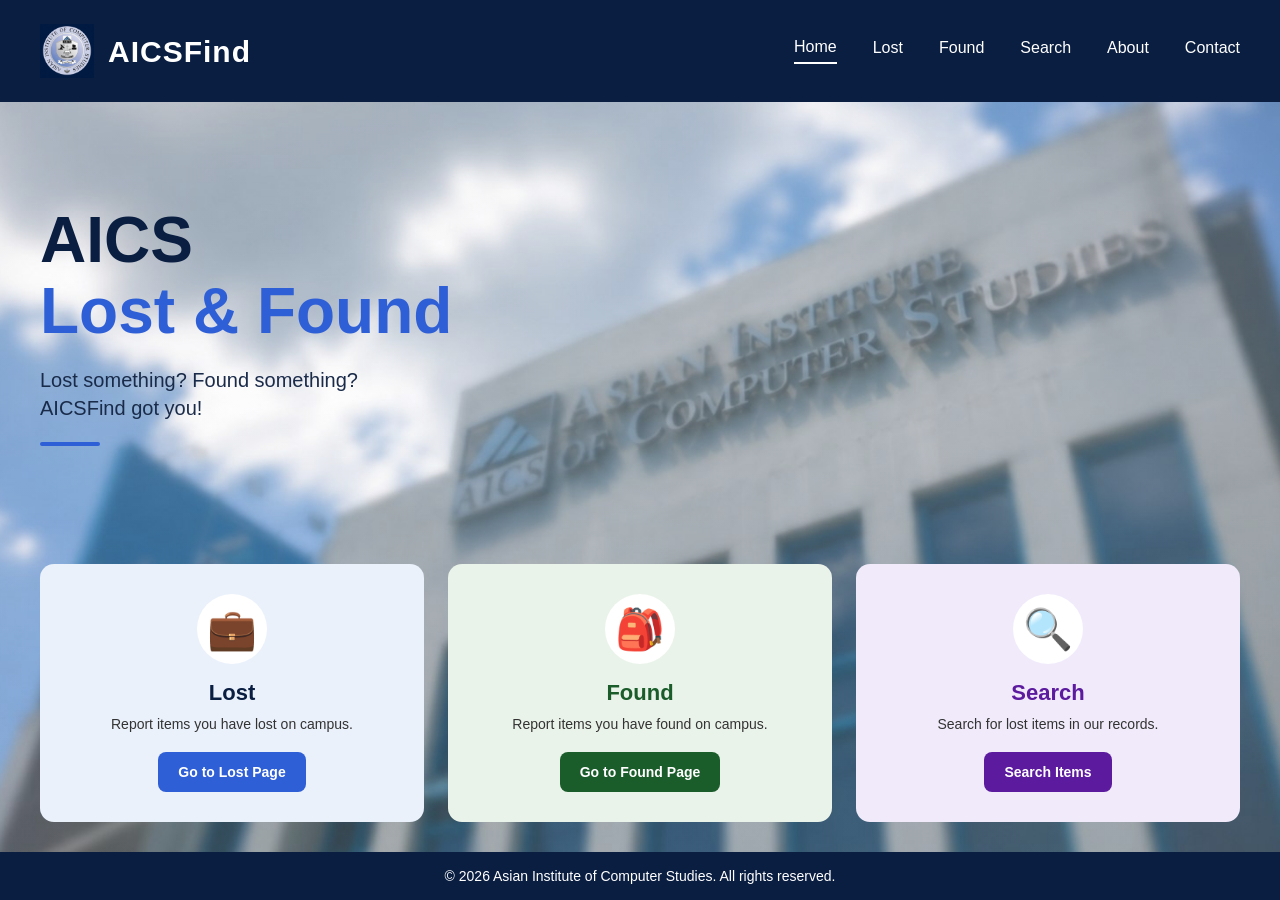
==== index.html @ e2219bf9 "adjust the title" ====
<!DOCTYPE html>
<html lang="en">
<head>
<meta charset="UTF-8">
<title>AICSfind</title>
<link rel="stylesheet" href="style.css">
</head>
<body>

<header class="navbar">
  <div class="brand">
    <img src="aics-logo.jpg" alt="AICS Logo" class="logo">
    <div class="brand-text">
      <span class="title">AICSFind</span>
    </div>
  </div>

  <nav>
    <a href="index.html" class="active">Home</a>
    <a href="lost.html">Lost</a>
    <a href="found.html">Found</a>
    <a href="search.html">Search</a>
    <a href="about.html">About</a>
    <a href="contact.html">Contact</a>
    
  </nav>
</header>

<section class="hero">
  <h1>AICS<br><span>Lost &amp; Found</span></h1>
  <p class="hero-tagline">Lost something? Found something?<br>AICSFind got you!</p>
  <div class="hero-underline"></div>
</section>

<section class="cards">
  <div class="card card-lost">
    <div class="card-icon">💼</div>
    <h3>Lost</h3>
    <p>Report items you have lost on campus.</p>
    <a href="lost.html" class="card-btn btn-blue">Go to Lost Page</a>
  </div>

  <div class="card card-found">
    <div class="card-icon">🎒</div>
    <h3>Found</h3>
    <p>Report items you have found on campus.</p>
    <a href="found.html" class="card-btn btn-green">Go to Found Page</a>
  </div>

  <div class="card card-search">
    <div class="card-icon">🔍</div>
    <h3>Search</h3>
    <p>Search for lost items in our records.</p>
    <a href="search.html" class="card-btn btn-purple">Search Items</a>
  </div>
</section>

<footer class="site-footer">
  <p>&copy; 2026 Asian Institute of Computer Studies. All rights reserved.</p>
</footer>

</body>
</html>
---- style.css ----
:root{
  --navy: #0a1e42;
  --white: #ffffff;
}
* { box-sizing: border-box; }


.navbar {
  background: #0a1e42;
  display: flex;
  align-items: center;
  justify-content: space-between;
  padding: 24px 40px;
  flex-wrap: wrap;
  gap: 16px;
}

html, body{
    height: 100%;
    margin: 0;
}
body {
    margin: 0;
    font-family: 'Segoe UI', Arial, sans-serif;
    display: flex;
    flex-direction: column;
    min-height: 100vh;

    background-image:
        linear-gradient(
            rgba(255,255,255,0.20) 0%,
            rgba(255,255,255,0.15) 45%,
            rgba(255,255,255,0.05) 75%
        ),
        url("aics-building.jpg");

    background-size: cover;
    background-position: center;
    background-attachment: fixed;
    background-repeat: no-repeat;
}

.brand {
  display: flex;
  align-items: center;
  gap: 14px;
}

.logo {
  height: 54px;
  width: 54px;
  flex-shrink: 0;
}

.brand-text {
  display: flex;
  flex-direction: column;
  line-height: 1.1;
}

.brand-text .title {
  color: var(--white);
  font-size: 30px;
  font-weight: 700;
  letter-spacing: 1px;
}

.brand-text .subtitle {
  color: var(--white);
  font-size: 15px;
  font-weight: 600;
  letter-spacing: 0.5px;
  margin-top: 2px;
  white-space: nowrap;
}

nav {
  display: flex;
  align-items: center;
  gap: 36px;
  flex-wrap: wrap;
}

nav a {
  color: var(--white);
  text-decoration: none;
  font-size: 16px;
  font-weight: 500;
  padding-bottom: 6px;
}

nav a.active {
  border-bottom: 2px solid var(--white);
}

nav a:hover {
  opacity: 0.85;
}

@media (max-width: 700px) {
  .navbar { justify-content: center; text-align: center; }
  nav { justify-content: center; gap: 20px; }
}

.hero {
  background: transparent;
  padding: 10px 40px 90px;
  flex: 1;
  display: flex;
  flex-direction: column;
  justify-content: center;
}

.hero h1 {
  margin: 0;
  font-size: 64px;
  font-weight: 800;
  color: var(--navy);
  line-height: 1.1;
}

.hero h1 span {
  color: #2f5fd6;
}

.hero-tagline {
  margin: 20px 0 0;
  font-size: 20px;
  color: #1a2b4a;
  line-height: 1.4;
  max-width: 480px;
}

.hero-underline {
  margin-top: 20px;
  width: 60px;
  height: 4px;
  background: #2f5fd6;
  border-radius: 2px;
}

.cards {
  display: flex;
  gap: 24px;
  padding: 30px 40px;
  flex-wrap: wrap;
  margin-top: -95px;
}

.card {
  flex: 1;
  min-width: 220px;
  background: #eaf1fb;
  border-radius: 14px;
  padding: 30px 24px;
  text-align: center;
}

.card-found { background: #eaf3ea; }
.card-search { background: #f0eafb; }

.card-icon {
  font-size: 40px;
  background: #ffffff;
  width: 70px;
  height: 70px;
  border-radius: 50%;
  display: flex;
  align-items: center;
  justify-content: center;
  margin: 0 auto 16px;
}

.card h3 { margin: 0 0 10px; font-size: 22px; color: var(--navy); }
.card-found h3 { color: #1a5c2a; }
.card-search h3 { color: #5c1a9e; }

.card p { margin: 0 0 20px; font-size: 14px; color: #333; }

.card-btn {
  display: inline-block;
  padding: 12px 20px;
  border-radius: 8px;
  color: var(--white);
  text-decoration: none;
  font-weight: 600;
  font-size: 14px;
}

.btn-blue { background: #2f5fd6; }
.btn-green { background: #1a5c2a; }
.btn-purple { background: #5c1a9e; }

@media (max-width: 700px) {
  .hero { padding: 50px 20px; min-height: 380px; }
  .hero h1 { font-size: 38px; text-align: center; }
  .hero-tagline { font-size: 16px; text-align: center; max-width: 100%; }
  .hero-underline { margin-left: auto; margin-right: auto; }
}

.site-footer {
  background: #0a1e42;
  color: var(--white);
  text-align: center;
  padding: 2px 50px;
  font-size: 14px;
 
}
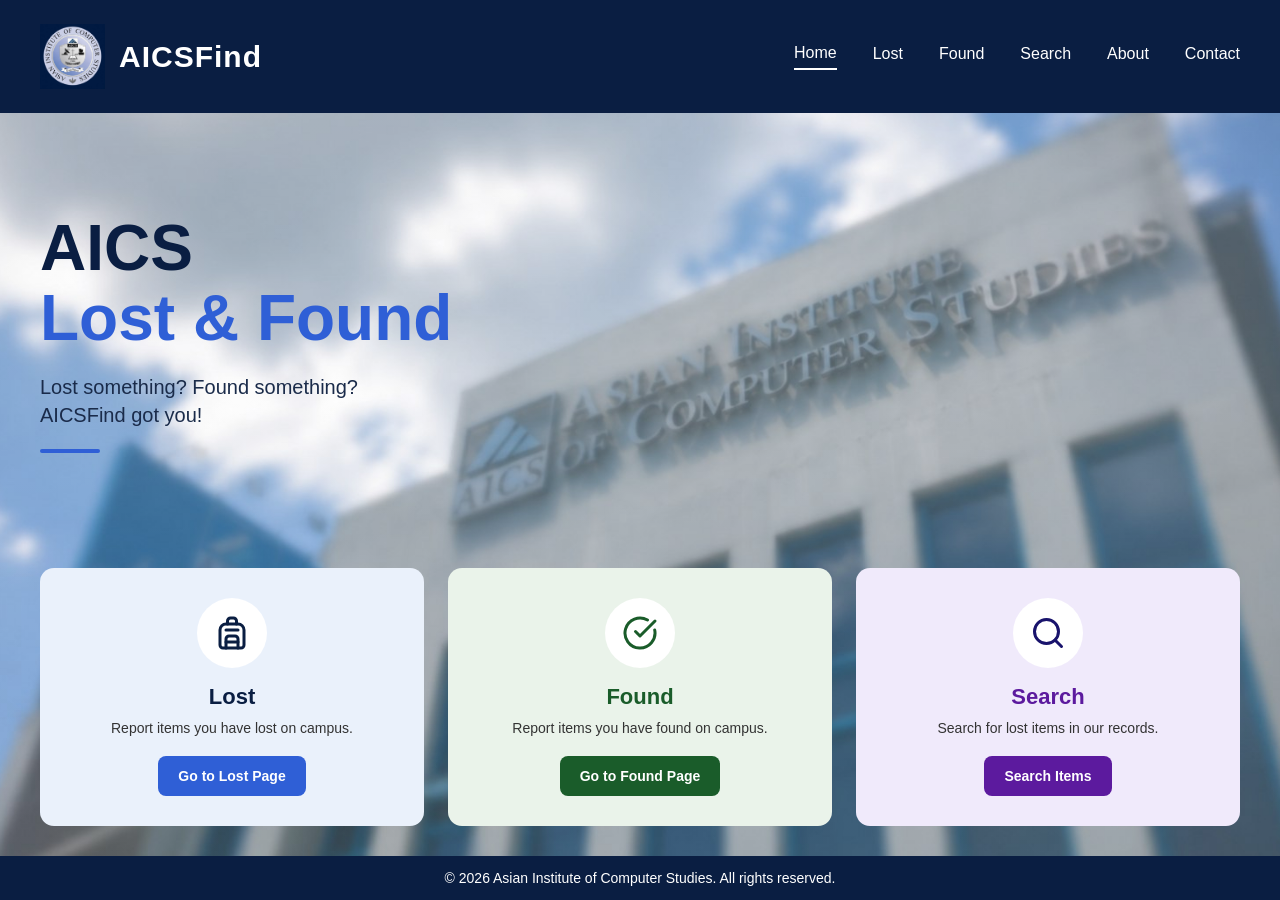
==== commit ea1f00bf: "lostpage" ====
--- a/index.html
+++ b/index.html
@@ -34,21 +34,27 @@
 
 <section class="cards">
   <div class="card card-lost">
-    <div class="card-icon">💼</div>
+    <div class="card-icon">
+      <svg xmlns="http://www.w3.org/2000/svg" width="24" height="24" viewBox="0 0 24 24" fill="none" stroke="#0a1e42" stroke-width="2" stroke-linecap="round" stroke-linejoin="round" class="lucide lucide-backpack-icon lucide-backpack"><path d="M4 10a4 4 0 0 1 4-4h8a4 4 0 0 1 4 4v10a2 2 0 0 1-2 2H6a2 2 0 0 1-2-2z"/><path d="M8 10h8"/><path d="M8 18h8"/><path d="M8 22v-6a2 2 0 0 1 2-2h4a2 2 0 0 1 2 2v6"/><path d="M9 6V4a2 2 0 0 1 2-2h2a2 2 0 0 1 2 2v2"/></svg>
+    </div>
     <h3>Lost</h3>
     <p>Report items you have lost on campus.</p>
     <a href="lost.html" class="card-btn btn-blue">Go to Lost Page</a>
   </div>
 
   <div class="card card-found">
-    <div class="card-icon">🎒</div>
+    <div class="card-icon">
+      <svg xmlns="http://www.w3.org/2000/svg" width="24" height="24" viewBox="0 0 24 24" fill="none" stroke="#1a5c2a" stroke-width="2" stroke-linecap="round" stroke-linejoin="round" class="lucide lucide-circle-check-big-icon lucide-circle-check-big"><path d="M21.801 10A10 10 0 1 1 17 3.335"/><path d="m9 11 3 3L22 4"/></svg>
+    </div>
     <h3>Found</h3>
     <p>Report items you have found on campus.</p>
     <a href="found.html" class="card-btn btn-green">Go to Found Page</a>
   </div>
 
   <div class="card card-search">
-    <div class="card-icon">🔍</div>
+    <div class="card-icon">
+      <svg xmlns="http://www.w3.org/2000/svg" width="24" height="24" viewBox="0 0 24 24" fill="none" stroke="#19136c" stroke-width="2" stroke-linecap="round" stroke-linejoin="round" class="lucide lucide-search-icon lucide-search"><path d="m21 21-4.34-4.34"/><circle cx="11" cy="11" r="8"/></svg>
+    </div>
     <h3>Search</h3>
     <p>Search for lost items in our records.</p>
     <a href="search.html" class="card-btn btn-purple">Search Items</a>
--- a/style.css
+++ b/style.css
@@ -47,8 +47,8 @@
 }
 
 .logo {
-  height: 54px;
-  width: 54px;
+  height: 65px;
+  width: 65px;
   flex-shrink: 0;
 }
 
@@ -170,6 +170,10 @@
   justify-content: center;
   margin: 0 auto 16px;
 }
+.card-icon svg {
+  width: 36px;
+  height: 36px;
+}
 
 .card h3 { margin: 0 0 10px; font-size: 22px; color: var(--navy); }
 .card-found h3 { color: #1a5c2a; }
@@ -202,7 +206,7 @@
   background: #0a1e42;
   color: var(--white);
   text-align: center;
-  padding: 2px 50px;
+  padding: -1px 50px;
   font-size: 14px;
  
 }
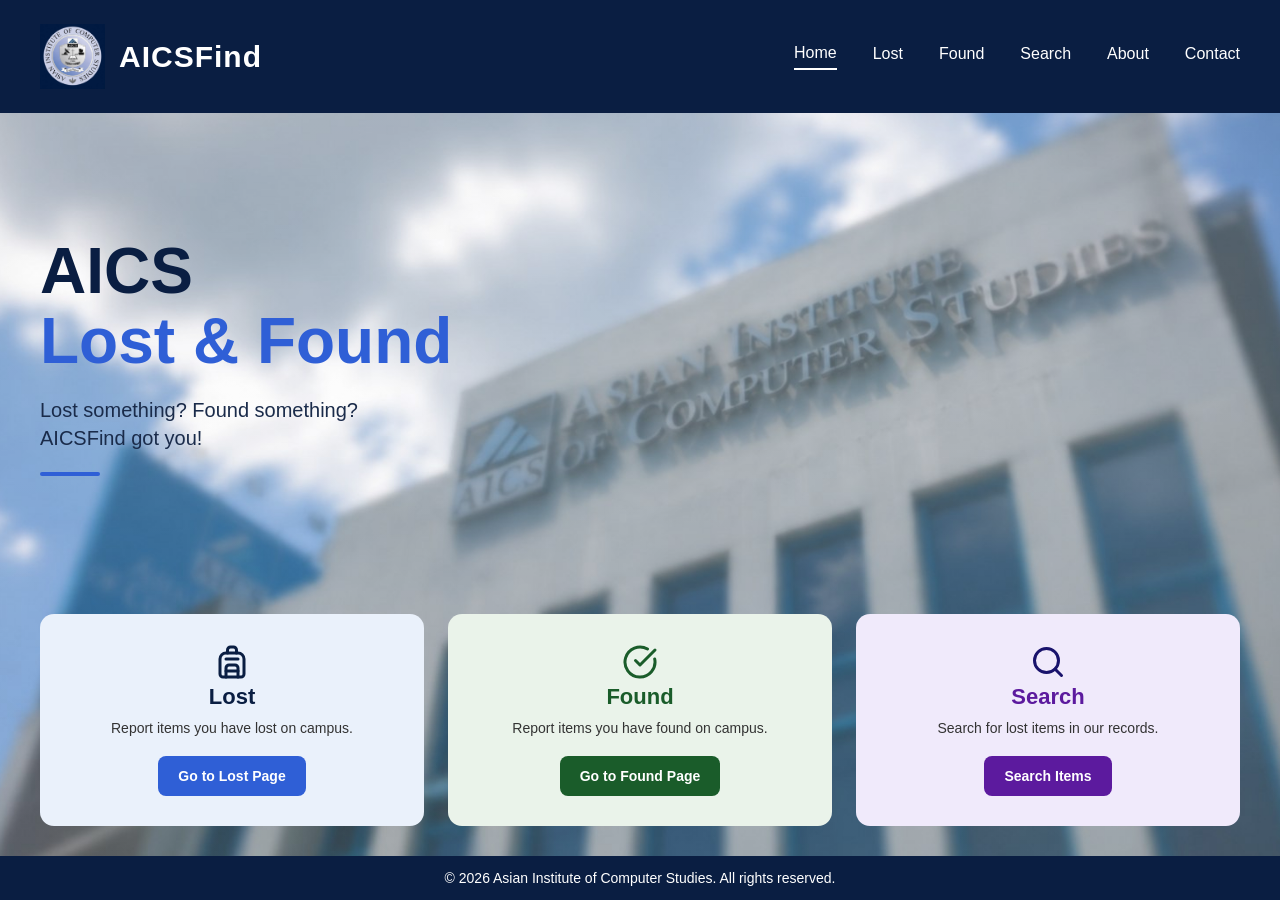
==== commit e5eed0ca: "heading in lost page" ====
--- a/index.html
+++ b/index.html
@@ -35,7 +35,7 @@
 <section class="cards">
   <div class="card card-lost">
     <div class="card-icon">
-      <svg xmlns="http://www.w3.org/2000/svg" width="24" height="24" viewBox="0 0 24 24" fill="none" stroke="#0a1e42" stroke-width="2" stroke-linecap="round" stroke-linejoin="round" class="lucide lucide-backpack-icon lucide-backpack"><path d="M4 10a4 4 0 0 1 4-4h8a4 4 0 0 1 4 4v10a2 2 0 0 1-2 2H6a2 2 0 0 1-2-2z"/><path d="M8 10h8"/><path d="M8 18h8"/><path d="M8 22v-6a2 2 0 0 1 2-2h4a2 2 0 0 1 2 2v6"/><path d="M9 6V4a2 2 0 0 1 2-2h2a2 2 0 0 1 2 2v2"/></svg>
+      <svg xmlns="http://www.w3.org/2000/svg" width="50" height="50" viewBox="0 0 24 24" fill="none" stroke="#0a1e42" stroke-width="2" stroke-linecap="round" stroke-linejoin="round" class="lucide lucide-backpack-icon lucide-backpack"><path d="M4 10a4 4 0 0 1 4-4h8a4 4 0 0 1 4 4v10a2 2 0 0 1-2 2H6a2 2 0 0 1-2-2z"/><path d="M8 10h8"/><path d="M8 18h8"/><path d="M8 22v-6a2 2 0 0 1 2-2h4a2 2 0 0 1 2 2v6"/><path d="M9 6V4a2 2 0 0 1 2-2h2a2 2 0 0 1 2 2v2"/></svg>
     </div>
     <h3>Lost</h3>
     <p>Report items you have lost on campus.</p>
@@ -44,7 +44,7 @@
 
   <div class="card card-found">
     <div class="card-icon">
-      <svg xmlns="http://www.w3.org/2000/svg" width="24" height="24" viewBox="0 0 24 24" fill="none" stroke="#1a5c2a" stroke-width="2" stroke-linecap="round" stroke-linejoin="round" class="lucide lucide-circle-check-big-icon lucide-circle-check-big"><path d="M21.801 10A10 10 0 1 1 17 3.335"/><path d="m9 11 3 3L22 4"/></svg>
+      <svg xmlns="http://www.w3.org/2000/svg" width="50" height="50" viewBox="0 0 24 24" fill="none" stroke="#1a5c2a" stroke-width="2" stroke-linecap="round" stroke-linejoin="round" class="lucide lucide-circle-check-big-icon lucide-circle-check-big"><path d="M21.801 10A10 10 0 1 1 17 3.335"/><path d="m9 11 3 3L22 4"/></svg>
     </div>
     <h3>Found</h3>
     <p>Report items you have found on campus.</p>
@@ -53,7 +53,7 @@
 
   <div class="card card-search">
     <div class="card-icon">
-      <svg xmlns="http://www.w3.org/2000/svg" width="24" height="24" viewBox="0 0 24 24" fill="none" stroke="#19136c" stroke-width="2" stroke-linecap="round" stroke-linejoin="round" class="lucide lucide-search-icon lucide-search"><path d="m21 21-4.34-4.34"/><circle cx="11" cy="11" r="8"/></svg>
+      <svg xmlns="http://www.w3.org/2000/svg" width="50" height="50" viewBox="0 0 24 24" fill="none" stroke="#19136c" stroke-width="2" stroke-linecap="round" stroke-linejoin="round" class="lucide lucide-search-icon lucide-search"><path d="m21 21-4.34-4.34"/><circle cx="11" cy="11" r="8"/></svg>
     </div>
     <h3>Search</h3>
     <p>Search for lost items in our records.</p>
--- a/style.css
+++ b/style.css
@@ -159,17 +159,7 @@
 .card-found { background: #eaf3ea; }
 .card-search { background: #f0eafb; }
 
-.card-icon {
-  font-size: 40px;
-  background: #ffffff;
-  width: 70px;
-  height: 70px;
-  border-radius: 50%;
-  display: flex;
-  align-items: center;
-  justify-content: center;
-  margin: 0 auto 16px;
-}
+
 .card-icon svg {
   width: 36px;
   height: 36px;
@@ -208,5 +198,39 @@
   text-align: center;
   padding: -1px 50px;
   font-size: 14px;
- 
+}
+
+/* FOR THE LOST PAGE */
+
+.lost-banner {
+  display: flex;
+  align-items: center;
+  gap: 24px;
+  padding: 10px 40px 90px;
+  min-height: 280px;
+  background:
+    url("aics-building.jpg");
+  background-size: cover;
+  background-position: center 20%;
+}
+
+.lost-banner h1 {
+  margin: 0 0 8px;
+  font-size: 32px;
+  color: var(--navy);
+}
+
+.lost-banner p {
+  margin: 0;
+  font-size: 15px;
+  color: #333;
+  max-width: 480px;
+}
+
+.lost-banner-underline {
+  margin-top: 12px;
+  width: 50px;
+  height: 3px;
+  background: #2f5fd6;
+  border-radius: 2px;
 }
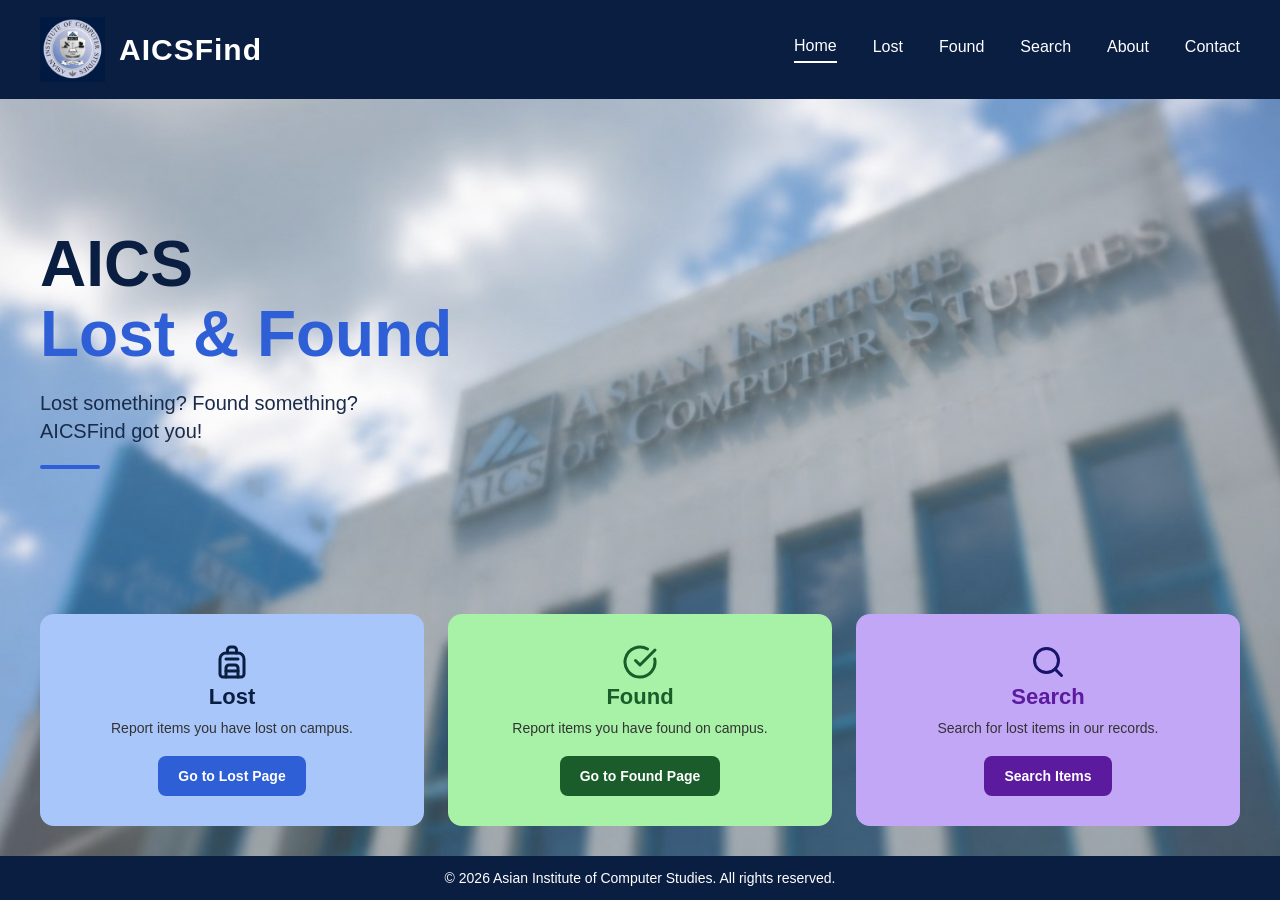
==== commit ce03c080: "Create index.html" ====
--- a/index.html
+++ b/index.html
@@ -66,4 +66,4 @@
 </footer>
 
 </body>
-</html>+</html>
--- a/style.css
+++ b/style.css
@@ -10,7 +10,7 @@
   display: flex;
   align-items: center;
   justify-content: space-between;
-  padding: 24px 40px;
+  padding: 17px 40px;
   flex-wrap: wrap;
   gap: 16px;
 }
@@ -150,15 +150,14 @@
 .card {
   flex: 1;
   min-width: 220px;
-  background: #eaf1fb;
+  background: #a8c6f9;
   border-radius: 14px;
   padding: 30px 24px;
-  text-align: center;
-}
-
-.card-found { background: #eaf3ea; }
-.card-search { background: #f0eafb; }
-
+  text-align:center;
+}
+
+.card-found { background: #a7f2a7; }
+.card-search { background: #c3a7f7; }
 
 .card-icon svg {
   width: 36px;
@@ -206,23 +205,19 @@
   display: flex;
   align-items: center;
   gap: 24px;
-  padding: 10px 40px 90px;
-  min-height: 280px;
-  background:
-    url("aics-building.jpg");
-  background-size: cover;
-  background-position: center 20%;
+  padding: 17px 40px 90px;
+  min-height: 210px;
 }
 
 .lost-banner h1 {
   margin: 0 0 8px;
-  font-size: 32px;
+  font-size: 37px;
   color: var(--navy);
 }
 
 .lost-banner p {
   margin: 0;
-  font-size: 15px;
+  font-size: 17px;
   color: #333;
   max-width: 480px;
 }
@@ -233,4 +228,393 @@
   height: 3px;
   background: #2f5fd6;
   border-radius: 2px;
+}
+
+
+
+
+
+.lost-form {
+  background: rgba(255, 255, 255, 0.75);
+  border-radius: 14px;
+  padding: 10px 25px;
+  margin: -62px 150px 20px;
+  box-shadow: 0 4px 15px rgba(10, 30, 66, 0.10);
+}
+
+
+
+.lost-form h2 {
+  margin: 0 0 15px;
+  padding-bottom: 8px;
+  border-bottom: 2px solid #dce6f5;
+  color: var(--navy);
+  font-size: 22px;
+}
+
+
+.form-row {
+  display: flex;
+  gap: 15px;
+  margin-bottom: 6px;
+}
+
+
+
+.form-field {
+  flex: 1;
+}
+
+.form-field label {
+  display: block;
+  margin-bottom: 5px;
+  color: var(--navy);
+  font-size: 14px;
+  font-weight: 600;
+}
+
+.required {
+  color: #d62828;
+}
+
+
+
+.form-field input,
+.form-field textarea {
+  width: 100%;
+  padding: 6px 10px;
+  border: 1px solid #ccd6e5;
+  border-radius: 7px;
+  background: #ffffff;
+  color: #1a2b4a;
+  font-family: inherit;
+  font-size: 14px;
+  outline: none;
+}
+
+
+.form-field textarea {
+  height: 70px;
+  resize: vertical;
+}
+
+
+
+.form-field input:focus,
+.form-field textarea:focus {
+  border-color: #2f5fd6;
+  box-shadow: 0 0 0 2px rgba(47, 95, 214, 0.10);
+}
+
+
+
+
+.upload-label {
+  display: flex;
+  align-items: center;
+  gap: 8px;
+  margin-top: 5px;
+  margin-bottom: 8px;
+  color: var(--navy);
+  font-size: 14px;
+  font-weight: 600;
+}
+
+.upload-box {
+  border: 2px dashed #b8cbe6;
+  border-radius: 8px;
+  padding: 12px;
+  min-height: 70px;
+  text-align: center;
+  background: #f5f8fd;
+  cursor: pointer;
+  transition: 0.2s;
+}
+
+.upload-box:hover {
+  border-color: #2f5fd6;
+  background: #eef4ff;
+}
+
+.upload-box p {
+  margin: 3px 0;
+  color: #344563;
+  font-size: 14px;
+}
+
+.upload-link {
+  color: #2f5fd6;
+  font-weight: 600;
+}
+
+.upload-hint {
+  font-size: 12px !important;
+  color: #718096 !important;
+}
+
+
+.form-footer {
+  display: flex;
+  align-items: center;
+  justify-content: space-between;
+  gap: 20px;
+  margin-top: 12px;
+}
+
+.form-note {
+  flex: 1;
+  background: #edf4ff;
+  border-radius: 7px;
+  padding: 10px 15px;
+  color: #1a2b4a;
+  font-size: 13px;
+}
+
+
+.submit-btn {
+  border: none;
+  border-radius: 7px;
+  padding: 13px 24px;
+  background: #2f5fd6;
+  color: white;
+  font-family: inherit;
+  font-size: 14px;
+  font-weight: 600;
+  cursor: pointer;
+}
+
+.submit-btn:hover {
+  opacity: 0.9;
+}
+
+
+
+
+@media (max-width: 700px) {
+
+  .lost-banner {
+   display: flex;
+   align-items: center;
+   gap: 24px;
+   padding: 10px 40px 20px;
+   min-height: 200px;
+  }
+
+  .form-row {
+    flex-direction: column;
+    gap: 12px;
+  }
+
+  .form-footer {
+    flex-direction: column;
+    align-items: stretch;
+  }
+
+  .submit-btn {
+    width: 100%;
+  }
+}
+
+
+
+/* FOR THE FOUND PAGE */
+
+.found-banner {
+  display: flex;
+  align-items: center;
+  gap: 24px;
+  padding: 17px 40px 90px;
+  min-height: 210px;
+}
+
+.found-banner h1 {
+  margin: 0 0 8px;
+  font-size: 37px;
+  color: var(--navy);
+}
+
+.found-banner p {
+  margin: 0;
+  font-size: 17px;
+  color: #333;
+  max-width: 480px;
+}
+
+.found-banner-underline {
+  margin-top: 12px;
+  width: 50px;
+  height: 3px;
+  background: #1a5c2a;
+  border-radius: 2px;
+}
+
+
+
+.found-form {
+  background: rgba(255, 255, 255, 0.75);
+  border-radius: 14px;
+  padding: 10px 25px;
+  margin: -62px 150px 20px;
+  box-shadow: 0 4px 15px rgba(10, 30, 66, 0.10);
+}
+
+.found-form h2 {
+  margin: 0 0 15px;
+  padding-bottom: 8px;
+  border-bottom: 2px solid #dce6f5;
+  color: var(--navy);
+  font-size: 22px;
+}
+
+.found-form .form-row {
+  display: flex;
+  gap: 15px;
+  margin-bottom: 6px;
+}
+
+.found-form .form-field {
+  flex: 1;
+}
+
+.found-form .form-field label {
+  display: block;
+  margin-bottom: 5px;
+  color: var(--navy);
+  font-size: 14px;
+  font-weight: 600;
+}
+
+.found-form .required {
+  color: #d62828;
+}
+
+.found-form .form-field input,
+.found-form .form-field textarea {
+  width: 100%;
+  padding: 6px 10px;
+  border: 1px solid #ccd6e5;
+  border-radius: 7px;
+  background: #ffffff;
+  color: #1a2b4a;
+  font-family: inherit;
+  font-size: 14px;
+  outline: none;
+}
+
+.found-form .form-field textarea {
+  height: 70px;
+  resize: vertical;
+}
+
+.found-form .form-field input:focus,
+.found-form .form-field textarea:focus {
+  border-color: #1a5c2a;
+  box-shadow: 0 0 0 2px rgba(26, 92, 42, 0.10);
+}
+
+
+
+
+.found-form .upload-label {
+  display: flex;
+  align-items: center;
+  gap: 8px;
+  margin-top: 5px;
+  margin-bottom: 8px;
+  color: var(--navy);
+  font-size: 14px;
+  font-weight: 600;
+}
+
+.found-form .upload-box {
+  border: 2px dashed #b8cbe6;
+  border-radius: 8px;
+  padding: 12px;
+  min-height: 70px;
+  text-align: center;
+  background: #f5f8fd;
+  cursor: pointer;
+  transition: 0.2s;
+}
+
+.found-form .upload-box:hover {
+  border-color: #1a5c2a;
+  background: #eef7ef;
+}
+
+.found-form .upload-box p {
+  margin: 3px 0;
+  color: #344563;
+  font-size: 14px;
+}
+
+.found-form .upload-link {
+  color: #1a5c2a;
+  font-weight: 600;
+}
+
+.found-form .upload-hint {
+  font-size: 12px !important;
+  color: #718096 !important;
+}
+
+
+
+.found-form .form-footer {
+  display: flex;
+  align-items: center;
+  justify-content: space-between;
+  gap: 20px;
+  margin-top: 12px;
+}
+
+.found-form .form-note {
+  flex: 1;
+  background: #eaf3ea;
+  border-radius: 7px;
+  padding: 10px 15px;
+  color: #1a2b4a;
+  font-size: 13px;
+}
+
+.found-form .submit-btn {
+  border: none;
+  border-radius: 7px;
+  padding: 13px 24px;
+  background: #1a5c2a;
+  color: white;
+  font-family: inherit;
+  font-size: 14px;
+  font-weight: 600;
+  cursor: pointer;
+}
+
+.found-form .submit-btn:hover {
+  opacity: 0.9;
+}
+
+
+@media (max-width: 700px) {
+
+  .found-banner {
+    display: flex;
+    align-items: center;
+    gap: 24px;
+    padding: 10px 40px 20px;
+    min-height: 200px;
+  }
+
+  .found-form .form-row {
+    flex-direction: column;
+    gap: 12px;
+  }
+
+  .found-form .form-footer {
+    flex-direction: column;
+    align-items: stretch;
+  }
+
+  .found-form .submit-btn {
+    width: 100%;
+  }
 }
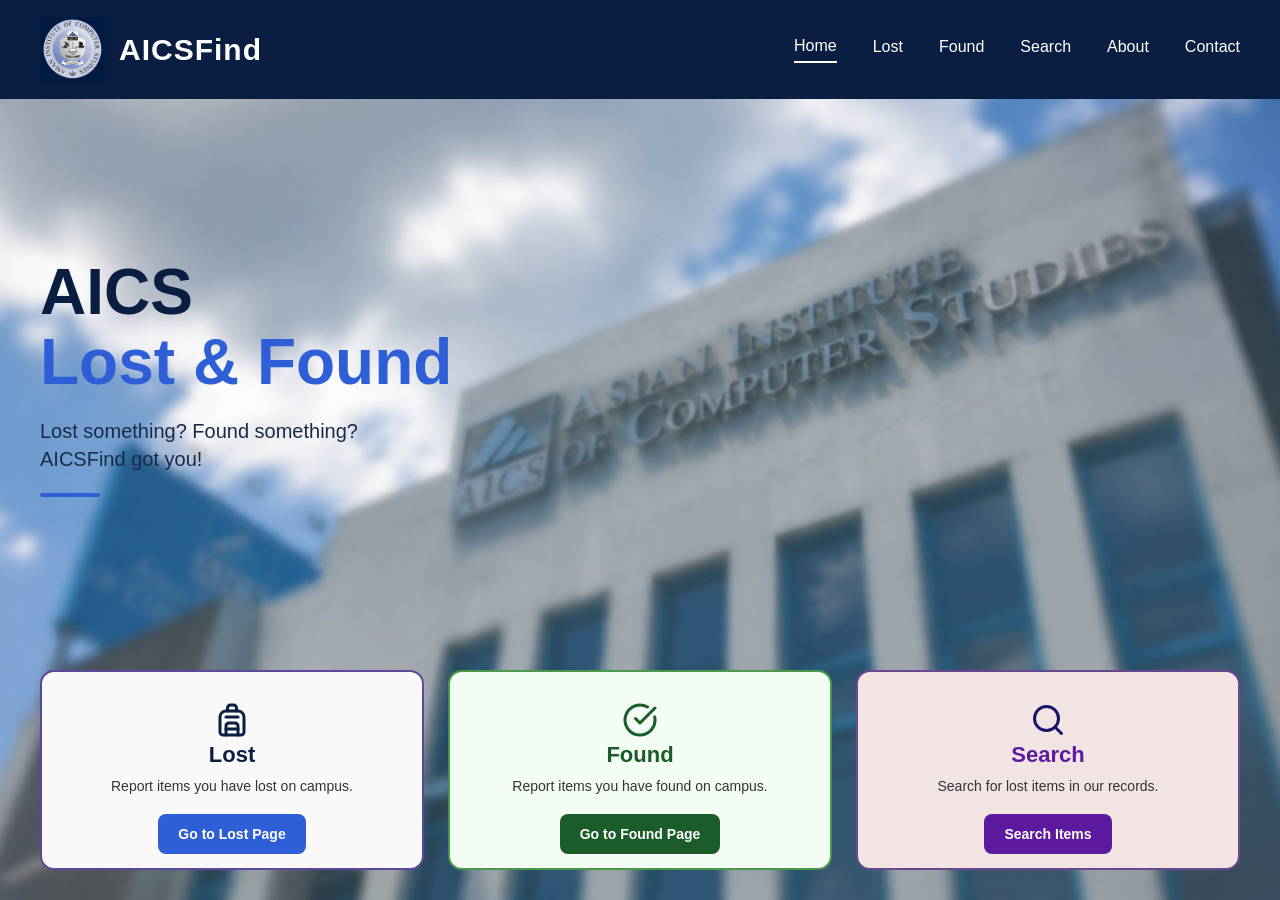
==== commit 103471d6: "Update index.html" ====
--- a/index.html
+++ b/index.html
@@ -61,9 +61,7 @@
   </div>
 </section>
 
-<footer class="site-footer">
-  <p>&copy; 2026 Asian Institute of Computer Studies. All rights reserved.</p>
-</footer>
+
 
 </body>
 </html>
--- a/style.css
+++ b/style.css
@@ -26,18 +26,12 @@
     flex-direction: column;
     min-height: 100vh;
 
-    background-image:
-        linear-gradient(
-            rgba(255,255,255,0.20) 0%,
-            rgba(255,255,255,0.15) 45%,
-            rgba(255,255,255,0.05) 75%
-        ),
-        url("aics-building.jpg");
-
-    background-size: cover;
-    background-position: center;
-    background-attachment: fixed;
-    background-repeat: no-repeat;
+    background-image: url("aics-building.jpg");
+
+background-size: cover;
+background-position: center;
+background-attachment: fixed;
+background-repeat: no-repeat;
 }
 
 .brand {
@@ -150,14 +144,21 @@
 .card {
   flex: 1;
   min-width: 220px;
-  background: #a8c6f9;
+  background: #f9f9f9;
   border-radius: 14px;
-  padding: 30px 24px;
+  padding: 30px 24px 14px;
   text-align:center;
-}
-
-.card-found { background: #a7f2a7; }
-.card-search { background: #c3a7f7; }
+  border: 2px solid #5d489c;
+}
+.card-found {
+  background: #f4fdf4;
+  border-color: #4b984b;
+}
+
+.card-search {
+  background: #f3e4e4;
+  border-color: #674890;
+}
 
 .card-icon svg {
   width: 36px;
@@ -226,28 +227,25 @@
   margin-top: 12px;
   width: 50px;
   height: 3px;
-  background: #2f5fd6;
+  background:  #133a73;
   border-radius: 2px;
-}
-
-
-
+  
+}
 
 
 .lost-form {
-  background: rgba(255, 255, 255, 0.75);
+  background: rgb(255, 255, 255);
   border-radius: 14px;
-  padding: 10px 25px;
-  margin: -62px 150px 20px;
+  padding: 8px 23px;
+  margin: -76px 150px 18px;
   box-shadow: 0 4px 15px rgba(10, 30, 66, 0.10);
-}
-
-
+  border: 2px solid #3d6199;
+}
 
 .lost-form h2 {
   margin: 0 0 15px;
   padding-bottom: 8px;
-  border-bottom: 2px solid #dce6f5;
+  border-bottom: 2px solid #4e72a8;
   color: var(--navy);
   font-size: 22px;
 }
@@ -283,7 +281,7 @@
 .form-field textarea {
   width: 100%;
   padding: 6px 10px;
-  border: 1px solid #ccd6e5;
+  border: 1px solid #4e72a8;
   border-radius: 7px;
   background: #ffffff;
   color: #1a2b4a;
@@ -294,11 +292,9 @@
 
 
 .form-field textarea {
-  height: 70px;
+  height: 67px;
   resize: vertical;
 }
-
-
 
 .form-field input:focus,
 .form-field textarea:focus {
@@ -306,9 +302,6 @@
   box-shadow: 0 0 0 2px rgba(47, 95, 214, 0.10);
 }
 
-
-
-
 .upload-label {
   display: flex;
   align-items: center;
@@ -321,10 +314,10 @@
 }
 
 .upload-box {
-  border: 2px dashed #b8cbe6;
+  border: 2px dashed #4e72a8;
   border-radius: 8px;
   padding: 12px;
-  min-height: 70px;
+  min-height: 80px;
   text-align: center;
   background: #f5f8fd;
   cursor: pointer;
@@ -358,7 +351,7 @@
   align-items: center;
   justify-content: space-between;
   gap: 20px;
-  margin-top: 12px;
+  margin-top: 10px;
 }
 
 .form-note {
@@ -423,7 +416,7 @@
   display: flex;
   align-items: center;
   gap: 24px;
-  padding: 17px 40px 90px;
+  padding: 17px 40px 80px;
   min-height: 210px;
 }
 
@@ -451,17 +444,18 @@
 
 
 .found-form {
-  background: rgba(255, 255, 255, 0.75);
+  background: rgb(255, 255, 255);
   border-radius: 14px;
-  padding: 10px 25px;
-  margin: -62px 150px 20px;
+  padding: 8px 23px;
+  margin: -76px 150px 18px;
   box-shadow: 0 4px 15px rgba(10, 30, 66, 0.10);
+  border: 2px solid #499249;
 }
 
 .found-form h2 {
   margin: 0 0 15px;
   padding-bottom: 8px;
-  border-bottom: 2px solid #dce6f5;
+  border-bottom: 2px solid #499b5b;
   color: var(--navy);
   font-size: 22px;
 }
@@ -492,17 +486,17 @@
 .found-form .form-field textarea {
   width: 100%;
   padding: 6px 10px;
-  border: 1px solid #ccd6e5;
+  border: 1px solid #418663;
   border-radius: 7px;
   background: #ffffff;
-  color: #1a2b4a;
+  color: #000000;
   font-family: inherit;
   font-size: 14px;
   outline: none;
 }
 
 .found-form .form-field textarea {
-  height: 70px;
+  height: 67px;
   resize: vertical;
 }
 
@@ -513,8 +507,6 @@
 }
 
 
-
-
 .found-form .upload-label {
   display: flex;
   align-items: center;
@@ -527,10 +519,10 @@
 }
 
 .found-form .upload-box {
-  border: 2px dashed #b8cbe6;
+  border: 2px dashed #438c4e;
   border-radius: 8px;
   padding: 12px;
-  min-height: 70px;
+  min-height: 80px;
   text-align: center;
   background: #f5f8fd;
   cursor: pointer;
@@ -565,7 +557,7 @@
   align-items: center;
   justify-content: space-between;
   gap: 20px;
-  margin-top: 12px;
+  margin-top: 10px;
 }
 
 .found-form .form-note {
@@ -617,4 +609,722 @@
   .found-form .submit-btn {
     width: 100%;
   }
-}+}
+
+/* ===== FOR THE ABOUT AICS PAGE ===== */
+
+.about-hero {
+  display: flex;
+  align-items: center;
+  gap: 40px;
+  padding: 20px 40px 10px;
+  flex-wrap: wrap;
+}
+
+.about-hero-text {
+  flex: 1;
+  min-width: 320px;
+}
+
+.about-hero-text h1 {
+  margin: 0;
+  font-size: 55px;
+  font-weight: 800;
+  line-height: 1.15;
+  color: var(--navy);
+}
+
+.about-hero-text h1 span {
+  color: #2f5fd6;
+}
+
+.about-tagline {
+  margin: 16px 0 0;
+  font-size: 16px;
+  color: #333;
+  max-width: 480px;
+}
+
+.about-underline {
+  margin-top: 16px;
+  width: 50px;
+  height: 3px;
+  background: #2f5fd6;
+  border-radius: 2px;
+}
+
+.about-description {
+  margin: 24px 0 0;
+  font-size: 15px;
+  color: #333;
+  line-height: 1.6;
+  max-width: 480px;
+}
+
+.about-quote {
+  display: flex;
+  align-items: flex-start;
+  gap: 12px;
+  background: #eef2f9;
+  border-radius: 10px;
+  padding: 16px 20px;
+  margin-top: 20px;
+  max-width: 480px;
+}
+
+.quote-mark {
+  font-size: 28px;
+  color: #2f5fd6;
+  line-height: 1;
+  font-weight: 800;
+}
+
+.about-quote p {
+  margin: 0;
+  font-size: 14px;
+  color: #1a2b4a;
+  font-weight: 600;
+}
+
+.quote-author {
+  display: block;
+  margin-top: 4px;
+  font-size: 13px;
+  color: #2f5fd6;
+  font-weight: 600;
+}
+
+.about-hero-illustration {
+  flex: 1;
+  min-width: 280px;
+}
+
+@media (max-width: 700px) {
+  .about-hero { flex-direction: column; text-align: center; }
+  .about-hero-text h1 { font-size: 32px; }
+  .about-tagline, .about-description, .about-quote { max-width: 100%; }
+  .about-underline { margin-left: auto; margin-right: auto; }
+}
+
+
+/* ===== ABOUT CARDS ===== */
+
+.about-cards {
+  display: flex;
+  gap: 20px;
+  padding: 10px 40px 18px;
+  flex-wrap: wrap;
+}
+
+.about-card {
+  flex: 1 1 220px;
+  min-width: 220px;
+  background: #ffffff;
+  border-radius: 14px;
+  padding: 12px 22px 12px;
+  box-shadow: 0 2px 10px rgba(10,30,66,0.06);
+  text-align: center;
+  border: 2px solid #47628a;
+}
+
+.about-card-header {
+  display: flex;
+  flex-direction: column;
+  align-items: center;
+  gap: 8px;
+}
+
+.about-card-icon {
+  width: 48px;
+  height: 48px;
+  background: #eaf1fb;
+  border-radius: 50%;
+  display: flex;
+  align-items: center;
+  justify-content: center;
+  flex-shrink: 0;
+  margin-bottom: 8px;
+}
+
+.about-card h3 {
+  margin: 0 0 8px;
+  font-size: 17px;
+  color: var(--navy);
+}
+
+.about-card p {
+  margin: 0;
+  font-size: 13px;
+  color: #444;
+  line-height: 1.5;
+  font-weight: 500;
+}
+
+.about-card ul {
+  list-style: none;
+  margin: 0;
+  padding: 0;
+  font-size: 13px;
+  color: #444;
+  line-height: 1.9;
+}
+
+.about-card li {
+  display: flex;
+  align-items: center;
+  justify-content: center;
+  gap: 6px;
+  color: 333;
+  font-weight: 500;
+}
+
+.about-card li::before {
+  content: "•";
+  color: #000000;
+}
+
+@media (max-width: 900px) {
+  .about-card { min-width: 45%; }
+}
+
+@media (max-width: 600px) {
+  .about-card { min-width: 100%; }
+}
+
+
+
+
+
+
+
+
+.contact-hero {
+  display: flex;
+  align-items: center;
+  gap: 10px;
+  padding: 10px 40px 2px;
+  flex-wrap: wrap;
+}
+
+.contact-hero-text {
+  flex: 1;
+  min-width: 200px;
+}
+
+.contact-hero-text h1 {
+  margin: 0;
+  font-size: 50px;
+  font-weight: 800;
+  color: var(--navy);
+  line-height: 1.15;
+}
+
+.contact-hero-text p {
+  margin: 2px 0 0;
+  font-size: 15px;
+  color: #333;
+  line-height: 1.6;
+  max-width: 480px;
+}
+
+.contact-underline {
+  margin-top: 16px;
+  width: 50px;
+  height: 3px;
+  background: #2f5fd6;
+  border-radius: 2px;
+}
+
+.contact-hero-illustration {
+  flex: 1;
+  min-width: 280px;
+}
+
+
+
+.contact-content {
+  display: flex;
+  gap: 20px;
+  padding:5px 70px 19.6px;
+  flex-wrap: wrap;
+}
+
+.contact-form {
+  flex: 2;
+  min-width: 280px;
+  max-width: 700px;
+  background: #ffffff;
+  border-radius: 16px;
+  box-shadow: 0 4px 20px rgba(0,0,0,0.08);
+  padding: 29px 30px;
+   border: 2px solid #495e8c;
+}
+
+.contact-form h2 {
+  margin: 0 0 20px;
+  font-size: 20px;
+  color: var(--navy);
+}
+
+.contact-form .form-row {
+  display: flex;
+  gap: 20px;
+  margin-bottom: 27px;
+  flex-wrap: wrap;
+}
+
+.contact-form .form-field {
+  flex: 1;
+  min-width: 220px;
+  display: flex;
+  flex-direction: column;
+}
+
+.contact-form .form-field label {
+  font-size: 14px;
+  font-weight: 600;
+  color: #1a2b4a;
+  margin-bottom: 8px;
+}
+
+.contact-form .required {
+  color: #e53e3e;
+}
+
+.contact-form input,
+.contact-form textarea {
+  padding: 10px 14px;
+  border: 1px solid #475e8c;
+  border-radius: 5px;
+  font-size: 14px;
+  font-family: inherit;
+  color: #333;
+}
+
+.contact-form input::placeholder,
+.contact-form textarea::placeholder {
+  color: #a0a8b8;
+}
+
+.contact-form input:focus,
+.contact-form textarea:focus {
+  outline: none;
+  border-color: #2f5fd6;
+}
+
+.contact-form textarea {
+  min-height: 120px;
+  resize: vertical;
+}
+
+.contact-form .submit-btn {
+  display: flex;
+  align-items: center;
+  justify-content: center;
+  gap: 8px;
+  width: 100%;
+  background: #2f5fd6;
+  color: #ffffff;
+  border: none;
+  padding: 14px 24px;
+  border-radius: 8px;
+  font-size: 15px;
+  font-weight: 600;
+  cursor: pointer;
+}
+
+.contact-form .submit-btn:hover {
+  opacity: 0.9;
+}
+
+
+.contact-info {
+  flex: 1.4;
+  min-width: 260px;
+  background: #ffffff;
+  border-radius: 16px;
+  box-shadow: 0 4px 20px rgba(0,0,0,0.08);
+  padding: 10px 25px;
+   border: 2px solid #4d6290;
+}
+
+.contact-info-row {
+  display: flex;
+  justify-content: space-between; /* Pushes the banner to the right */
+  align-items: flex-start;
+  gap: 25px;
+}
+
+.contact-info-list {
+  flex: 1 1 0;
+  min-width: 0;
+  margin-top: 20px;
+}
+
+.contact-info h2 {
+  margin: 0 0 30px;
+  font-size: 20px;
+  color: var(--navy);
+  top: 14px;
+  position: relative;
+}
+
+.contact-info-item {
+  display: flex;
+  align-items: flex-start;
+  gap: 12px;
+  margin-bottom: 40px;
+}
+
+.contact-info-item:last-child {
+  margin-bottom: 0;
+}
+
+.contact-info-icon {
+  flex-shrink: 0;
+  width: 40px;
+  height: 40px;
+  border-radius: 50%;
+  background: #e8edfb;
+  color: #2f5fd6;
+  display: flex;
+  align-items: center;
+  justify-content: center;
+}
+
+.contact-info-text strong {
+  display: block;
+  font-size: 16px;
+  color: #1a2b4a;
+  margin-bottom: 4px;
+}
+
+.contact-info-text p {
+  margin: 0;
+  font-size: 15px;
+  color: #333;
+  line-height: 1.5;
+  word-break: break-word;
+}
+
+.help-banner {
+  width: 230px;      
+  flex-shrink: 0;    
+  margin-left: auto; 
+  background: #eef2fb;
+  border-radius: 16px;
+  padding: 8px 18px 24px 18px;
+  text-align: center;
+   border: 2px solid #9da8bf;
+}
+
+.help-banner-icon {
+  width: 56px;
+  height: 56px;
+  margin: 0 auto 12px;
+  background: #ffffff;
+  border-radius: 50%;
+  color: #2f5fd6;
+  display: flex;
+  align-items: center;
+  justify-content: center;
+}
+
+.help-banner h3 {
+  margin: 0 0 8px;
+  font-size: 16px;
+  color: var(--navy);
+}
+
+.help-banner p {
+  margin: 0;
+  font-size: 13px;
+  line-height: 1.5;
+  color: #555;
+}
+
+.help-divider {
+  border: none;
+  border-top: 1px solid #d7dce6;
+  margin: 20px 0;
+}
+.vertical-divider {
+  width: 2px;
+  background: #cfd7e8;
+  align-self: stretch;
+}
+
+
+/* ===== SEARCH PAGE===== */
+
+.search-hero {
+  display: flex;
+  align-items: center;
+  gap: 24px;
+  padding: 30px 40px 10px;
+  flex-wrap: wrap;
+}
+
+.search-hero-icon {
+  color: #6d3fd6;
+  flex-shrink: 0;
+}
+
+.search-hero-text h1 {
+  margin: 0;
+  font-size: 50px;
+  font-weight: 800;
+  color: var(--navy);
+}
+
+.search-hero-text p {
+  margin: 8px 0 0;
+  font-size: 15px;
+  color: #333;
+  max-width: 500px;
+  line-height: 1.5;
+}
+
+/* ===== SEARCH BAR ===== */
+
+.search-input-wrap input,
+.search-input-wrap select {
+  border: none;
+  outline: none;
+  flex: 1;
+  font-size: 14px;
+  font-family: inherit;
+  color: #333;
+  height: 15px;
+  line-height: 19px;
+}
+
+.search-input-wrap select {
+  background: transparent;
+  appearance: none;
+}
+
+.search-bar-section {
+  display: flex;
+  align-items: flex-end;
+  gap: 20px;
+  background: #ffffff;
+  border-radius: 16px;
+  box-shadow: 0 4px 20px rgba(0,0,0,0.08);
+  margin: 15px 40px 10px;
+  padding: 16px 28px;
+  flex-wrap: wrap;
+  border: 2px solid #4f4c93;
+}
+
+.search-field {
+  flex: 1;
+  min-width: 220px;
+  display: flex;
+  flex-direction: column;
+}
+
+.search-field label {
+  font-size: 14px;
+  font-weight: 600;
+  color: #1a2b4a;
+  margin-bottom: 8px;
+}
+
+.search-input-wrap {
+  display: flex;
+  align-items: center;
+  gap: 8px;
+  border:2px solid #6d3fd6;
+  border-radius: 8px;
+  padding: 10px 10px;
+  color: #a0a8b8;
+  
+}
+
+.search-input-wrap input::placeholder {
+  color: #a0a8b8;
+}
+
+.search-btn {
+  display: flex;
+  align-items: center;
+  justify-content: center;
+  gap: 8px;
+  background: #6d3fd6;
+  color: #ffffff;
+  border: none;
+  padding: 12px 28px;
+  border-radius: 8px;
+  font-size: 15px;
+  font-weight: 600;
+  cursor: pointer;
+  white-space: nowrap;
+}
+
+
+
+/* ===== SEARCH RESULTS ===== */
+
+.search-results {
+  padding: 0 40px 30px;
+}
+
+.results-card {
+  background: #ffffff;
+  border-radius: 16px;
+  box-shadow: 0 4px 20px rgba(0,0,0,0.06);
+  padding: 24px 28px;
+  border: 2px solid #474483;
+}
+
+.results-header {
+  display: flex;
+  align-items: center;
+  gap: 12px;
+  margin-bottom: 20px;
+}
+
+.results-header h2 {
+  margin: 0;
+  font-size: 20px;
+  font-weight: 700;
+  color: var(--navy);
+}
+
+.results-count {
+  background: #f0e9fc;
+  color: #6d3fd6;
+  font-size: 13px;
+  font-weight: 600;
+  padding: 4px 12px;
+  border-radius: 20px;
+}
+
+.loading-text,
+.no-results {
+  text-align: center;
+  color: #6b7280;
+  font-size: 15px;
+  padding: 40px 0;
+}
+
+.results-list {
+  display: flex;
+  flex-direction: column;
+  gap: 14px;
+}
+
+.item-row {
+  display: flex;
+  align-items: center;
+  gap: 18px;
+  border: 2px solid #5a55bc;
+  border-radius: 14px;
+  padding: 16px 20px;
+  flex-wrap: wrap;
+}
+
+.item-row-thumb {
+  flex-shrink: 0;
+  width: 80px;
+  height: 80px;
+  border-radius: 10px;
+  background: #f3f4f6;
+  color: #9ca3af;
+  display: flex;
+  align-items: center;
+  justify-content: center;
+  overflow: hidden;
+}
+
+.item-row-thumb img {
+  width: 100%;
+  height: 100%;
+  object-fit: cover;
+}
+
+.item-row-info {
+  flex: 2;
+  min-width: 220px;
+  display: flex;
+  flex-direction: column;
+  gap: 6px;
+}
+
+.item-row-title {
+  margin: 0;
+  font-size: 17px;
+  font-weight: 700;
+  color: var(--navy);
+}
+
+.item-row-desc {
+  margin: 0;
+  font-size: 14px;
+  color: #4b5563;
+  line-height: 1.5;
+}
+
+.badge {
+  display: inline-block;
+  align-self: flex-start;
+  font-size: 12px;
+  font-weight: 600;
+  padding: 4px 12px;
+  border-radius: 20px;
+  margin-top: 2px;
+}
+
+.badge-lost {
+  background: #ede8fc;
+  color: #6d3fd6;
+}
+
+.badge-found {
+  background: #ede8fc;
+  color: #6d3fd6;
+}
+
+.item-row-meta {
+  flex: 1;
+  min-width: 180px;
+  display: flex;
+  flex-direction: column;
+  gap: 8px;
+  font-size: 14px;
+  color: #374151;
+}
+
+.item-row-action {
+  flex-shrink: 0;
+}
+
+.view-details-btn {
+  display: flex;
+  align-items: center;
+  gap: 6px;
+  background: #ffffff;
+  border: 2px solid #6d3fd6;
+  color: #6d3fd6;
+  font-size: 14px;
+  font-weight: 600;
+  padding: 10px 20px;
+  border-radius: 8px;
+  cursor: pointer;
+  white-space: nowrap;
+}
+
+.view-details-btn:hover {
+  background: #f5f1fe;
+}
+.item-row-meta span {
+  display: flex;
+  align-items: center;
+  gap: 6px;
+}
+
+.item-row-meta svg {
+  flex-shrink: 0;
+  color: #6d3fd6;
+}
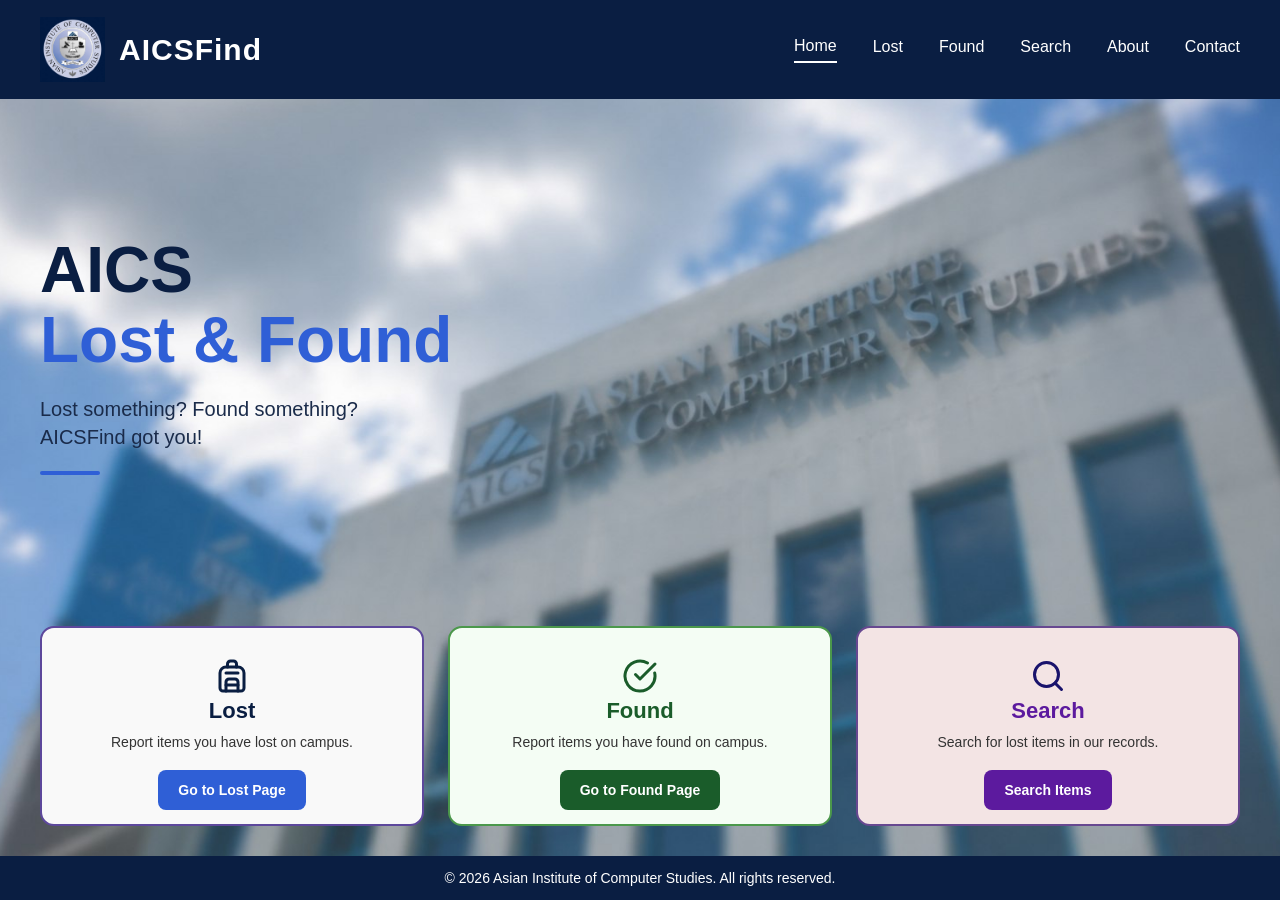
==== commit 0522ec0c: "Update index.html" ====
--- a/index.html
+++ b/index.html
@@ -60,8 +60,8 @@
     <a href="search.html" class="card-btn btn-purple">Search Items</a>
   </div>
 </section>
-
-
-
+  <footer class="site-footer">
+  <p>&copy; 2026 Asian Institute of Computer Studies. All rights reserved.</p>
+</footer>
 </body>
 </html>
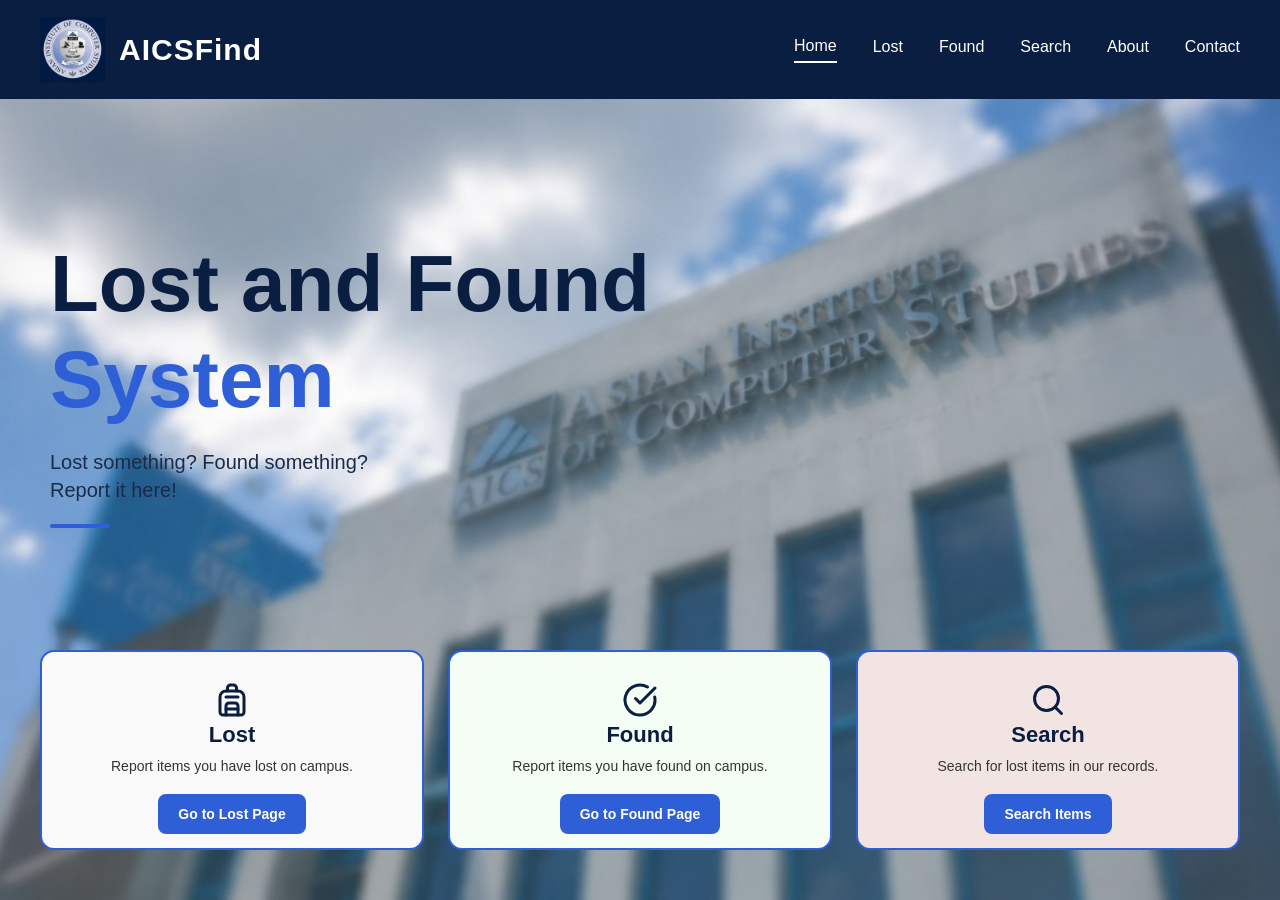
==== commit 4c3678ca: "revise" ====
--- a/index.html
+++ b/index.html
@@ -27,8 +27,8 @@
 </header>
 
 <section class="hero">
-  <h1>AICS<br><span>Lost &amp; Found</span></h1>
-  <p class="hero-tagline">Lost something? Found something?<br>AICSFind got you!</p>
+  <h1>Lost and Found<br><span>System</span></h1>
+  <p class="hero-tagline">Lost something? Found something?<br>Report it here!</p>
   <div class="hero-underline"></div>
 </section>
 
@@ -44,7 +44,7 @@
 
   <div class="card card-found">
     <div class="card-icon">
-      <svg xmlns="http://www.w3.org/2000/svg" width="50" height="50" viewBox="0 0 24 24" fill="none" stroke="#1a5c2a" stroke-width="2" stroke-linecap="round" stroke-linejoin="round" class="lucide lucide-circle-check-big-icon lucide-circle-check-big"><path d="M21.801 10A10 10 0 1 1 17 3.335"/><path d="m9 11 3 3L22 4"/></svg>
+      <svg xmlns="http://www.w3.org/2000/svg" width="50" height="50" viewBox="0 0 24 24" fill="none" stroke="#0a1e42" stroke-width="2" stroke-linecap="round" stroke-linejoin="round" class="lucide lucide-circle-check-big-icon lucide-circle-check-big"><path d="M21.801 10A10 10 0 1 1 17 3.335"/><path d="m9 11 3 3L22 4"/></svg>
     </div>
     <h3>Found</h3>
     <p>Report items you have found on campus.</p>
@@ -53,15 +53,12 @@
 
   <div class="card card-search">
     <div class="card-icon">
-      <svg xmlns="http://www.w3.org/2000/svg" width="50" height="50" viewBox="0 0 24 24" fill="none" stroke="#19136c" stroke-width="2" stroke-linecap="round" stroke-linejoin="round" class="lucide lucide-search-icon lucide-search"><path d="m21 21-4.34-4.34"/><circle cx="11" cy="11" r="8"/></svg>
+      <svg xmlns="http://www.w3.org/2000/svg" width="50" height="50" viewBox="0 0 24 24" fill="none" stroke="#0a1e42" stroke-width="2" stroke-linecap="round" stroke-linejoin="round" class="lucide lucide-search-icon lucide-search"><path d="m21 21-4.34-4.34"/><circle cx="11" cy="11" r="8"/></svg>
     </div>
     <h3>Search</h3>
     <p>Search for lost items in our records.</p>
     <a href="search.html" class="card-btn btn-purple">Search Items</a>
   </div>
 </section>
-  <footer class="site-footer">
-  <p>&copy; 2026 Asian Institute of Computer Studies. All rights reserved.</p>
-</footer>
 </body>
 </html>
--- a/style.css
+++ b/style.css
@@ -98,7 +98,7 @@
 
 .hero {
   background: transparent;
-  padding: 10px 40px 90px;
+  padding: 5px 50px 90px;
   flex: 1;
   display: flex;
   flex-direction: column;
@@ -107,10 +107,10 @@
 
 .hero h1 {
   margin: 0;
-  font-size: 64px;
+  font-size: 80px;
   font-weight: 800;
   color: var(--navy);
-  line-height: 1.1;
+  line-height: 1.2;
 }
 
 .hero h1 span {
@@ -136,9 +136,9 @@
 .cards {
   display: flex;
   gap: 24px;
-  padding: 30px 40px;
+  padding: 30px 40px 50px;
   flex-wrap: wrap;
-  margin-top: -95px;
+  margin-top: -130px;
 }
 
 .card {
@@ -148,16 +148,16 @@
   border-radius: 14px;
   padding: 30px 24px 14px;
   text-align:center;
-  border: 2px solid #5d489c;
+  border: 2px solid #2f5fd6;
 }
 .card-found {
   background: #f4fdf4;
-  border-color: #4b984b;
+  border-color: #2f5fd6;
 }
 
 .card-search {
   background: #f3e4e4;
-  border-color: #674890;
+  border-color:#2f5fd6;
 }
 
 .card-icon svg {
@@ -166,8 +166,8 @@
 }
 
 .card h3 { margin: 0 0 10px; font-size: 22px; color: var(--navy); }
-.card-found h3 { color: #1a5c2a; }
-.card-search h3 { color: #5c1a9e; }
+.card-found h3 { color: var(--navy); }
+.card-search h3 { color: var(--navy); }
 
 .card p { margin: 0 0 20px; font-size: 14px; color: #333; }
 
@@ -182,8 +182,8 @@
 }
 
 .btn-blue { background: #2f5fd6; }
-.btn-green { background: #1a5c2a; }
-.btn-purple { background: #5c1a9e; }
+.btn-green { background: #2f5fd6;}
+.btn-purple { background: #2f5fd6; }
 
 @media (max-width: 700px) {
   .hero { padding: 50px 20px; min-height: 380px; }
@@ -192,13 +192,6 @@
   .hero-underline { margin-left: auto; margin-right: auto; }
 }
 
-.site-footer {
-  background: #0a1e42;
-  color: var(--white);
-  text-align: center;
-  padding: -1px 50px;
-  font-size: 14px;
-}
 
 /* FOR THE LOST PAGE */
 
@@ -208,11 +201,12 @@
   gap: 24px;
   padding: 17px 40px 90px;
   min-height: 210px;
+  flex: 1;
 }
 
 .lost-banner h1 {
   margin: 0 0 8px;
-  font-size: 37px;
+  font-size: 65px;
   color: var(--navy);
 }
 
@@ -225,6 +219,7 @@
 
 .lost-banner-underline {
   margin-top: 12px;
+  margin-bottom: 12px;
   width: 50px;
   height: 3px;
   background:  #133a73;
@@ -237,8 +232,8 @@
   background: rgb(255, 255, 255);
   border-radius: 14px;
   padding: 8px 23px;
-  margin: -76px 150px 18px;
-  box-shadow: 0 4px 15px rgba(10, 30, 66, 0.10);
+  margin: -76px 150px 45px;
+  box-shadow: 0 4px 25px rgba(10, 30, 66, 0.10);
   border: 2px solid #3d6199;
 }
 
@@ -388,9 +383,10 @@
   .lost-banner {
    display: flex;
    align-items: center;
-   gap: 24px;
-   padding: 10px 40px 20px;
+   gap: 20px;
+   padding: 10px 40px 30px;
    min-height: 200px;
+   flex: 1;
   }
 
   .form-row {
@@ -416,13 +412,14 @@
   display: flex;
   align-items: center;
   gap: 24px;
-  padding: 17px 40px 80px;
+  padding: 17px 40px 90px;
   min-height: 210px;
+  flex: 1;
 }
 
 .found-banner h1 {
   margin: 0 0 8px;
-  font-size: 37px;
+  font-size: 65px;
   color: var(--navy);
 }
 
@@ -435,9 +432,10 @@
 
 .found-banner-underline {
   margin-top: 12px;
+  margin-bottom: 12px;
   width: 50px;
   height: 3px;
-  background: #1a5c2a;
+  background: #133a73;
   border-radius: 2px;
 }
 
@@ -447,15 +445,15 @@
   background: rgb(255, 255, 255);
   border-radius: 14px;
   padding: 8px 23px;
-  margin: -76px 150px 18px;
+  margin: -76px 150px 45px;
   box-shadow: 0 4px 15px rgba(10, 30, 66, 0.10);
-  border: 2px solid #499249;
+  border: 2px solid #3d6199;
 }
 
 .found-form h2 {
   margin: 0 0 15px;
   padding-bottom: 8px;
-  border-bottom: 2px solid #499b5b;
+  border-bottom: 2px solid #4e72a8; 
   color: var(--navy);
   font-size: 22px;
 }
@@ -486,10 +484,10 @@
 .found-form .form-field textarea {
   width: 100%;
   padding: 6px 10px;
-  border: 1px solid #418663;
+  border: 1px solid #4e72a8; 
   border-radius: 7px;
   background: #ffffff;
-  color: #000000;
+  color: #1a2b4a; 
   font-family: inherit;
   font-size: 14px;
   outline: none;
@@ -502,7 +500,7 @@
 
 .found-form .form-field input:focus,
 .found-form .form-field textarea:focus {
-  border-color: #1a5c2a;
+  border-color: #2f5fd6;
   box-shadow: 0 0 0 2px rgba(26, 92, 42, 0.10);
 }
 
@@ -530,8 +528,8 @@
 }
 
 .found-form .upload-box:hover {
-  border-color: #1a5c2a;
-  background: #eef7ef;
+  border-color:  #2f5fd6; 
+  background: #eef4ff;
 }
 
 .found-form .upload-box p {
@@ -541,7 +539,7 @@
 }
 
 .found-form .upload-link {
-  color: #1a5c2a;
+  color: #2f5fd6;
   font-weight: 600;
 }
 
@@ -562,7 +560,7 @@
 
 .found-form .form-note {
   flex: 1;
-  background: #eaf3ea;
+  background: #edf4ff; 
   border-radius: 7px;
   padding: 10px 15px;
   color: #1a2b4a;
@@ -573,7 +571,7 @@
   border: none;
   border-radius: 7px;
   padding: 13px 24px;
-  background: #1a5c2a;
+  background: #2f5fd6; 
   color: white;
   font-family: inherit;
   font-size: 14px;
@@ -591,8 +589,8 @@
   .found-banner {
     display: flex;
     align-items: center;
-    gap: 24px;
-    padding: 10px 40px 20px;
+    gap: 20px;
+    padding: 10px 40px 30px;
     min-height: 200px;
   }
 
@@ -619,6 +617,7 @@
   gap: 40px;
   padding: 20px 40px 10px;
   flex-wrap: wrap;
+  flex: 1;
 }
 
 .about-hero-text {
@@ -628,7 +627,7 @@
 
 .about-hero-text h1 {
   margin: 0;
-  font-size: 55px;
+  font-size: 65px;
   font-weight: 800;
   line-height: 1.15;
   color: var(--navy);
@@ -712,8 +711,9 @@
 .about-cards {
   display: flex;
   gap: 20px;
-  padding: 10px 40px 18px;
+  padding: 10px 40px 50px;
   flex-wrap: wrap;
+
 }
 
 .about-card {
@@ -802,8 +802,9 @@
   display: flex;
   align-items: center;
   gap: 10px;
-  padding: 10px 40px 2px;
+  padding: 20px 70px 40px;
   flex-wrap: wrap;
+   flex: 1;
 }
 
 .contact-hero-text {
@@ -813,7 +814,7 @@
 
 .contact-hero-text h1 {
   margin: 0;
-  font-size: 50px;
+  font-size: 65px;
   font-weight: 800;
   color: var(--navy);
   line-height: 1.15;
@@ -845,7 +846,7 @@
 .contact-content {
   display: flex;
   gap: 20px;
-  padding:5px 70px 19.6px;
+  padding:5px 70px 50px;
   flex-wrap: wrap;
 }
 
@@ -1063,10 +1064,12 @@
   gap: 24px;
   padding: 30px 40px 10px;
   flex-wrap: wrap;
+
+
 }
 
 .search-hero-icon {
-  color: #6d3fd6;
+  color:  #2f5fd6;
   flex-shrink: 0;
 }
 
@@ -1114,7 +1117,7 @@
   margin: 15px 40px 10px;
   padding: 16px 28px;
   flex-wrap: wrap;
-  border: 2px solid #4f4c93;
+  border: 2px solid  #3d6199; 
 }
 
 .search-field {
@@ -1135,7 +1138,7 @@
   display: flex;
   align-items: center;
   gap: 8px;
-  border:2px solid #6d3fd6;
+  border:2px solid #4e72a8; 
   border-radius: 8px;
   padding: 10px 10px;
   color: #a0a8b8;
@@ -1151,7 +1154,7 @@
   align-items: center;
   justify-content: center;
   gap: 8px;
-  background: #6d3fd6;
+  background: #2f5fd6; 
   color: #ffffff;
   border: none;
   padding: 12px 28px;
@@ -1168,6 +1171,7 @@
 
 .search-results {
   padding: 0 40px 30px;
+  flex: 1;
 }
 
 .results-card {
@@ -1175,7 +1179,7 @@
   border-radius: 16px;
   box-shadow: 0 4px 20px rgba(0,0,0,0.06);
   padding: 24px 28px;
-  border: 2px solid #474483;
+  border: 2px solid #3d6199;
 }
 
 .results-header {
@@ -1193,8 +1197,8 @@
 }
 
 .results-count {
-  background: #f0e9fc;
-  color: #6d3fd6;
+  background: #edf4ff;
+  color: #2f5fd6;
   font-size: 13px;
   font-weight: 600;
   padding: 4px 12px;
@@ -1219,7 +1223,7 @@
   display: flex;
   align-items: center;
   gap: 18px;
-  border: 2px solid #5a55bc;
+  border: 2px solid #4e72a8;
   border-radius: 14px;
   padding: 16px 20px;
   flex-wrap: wrap;
@@ -1277,16 +1281,15 @@
 }
 
 .badge-lost {
-  background: #ede8fc;
-  color: #6d3fd6;
+  background: #edf4ff;
+  color: #2f5fd6;
 }
 
 .badge-found {
-  background: #ede8fc;
-  color: #6d3fd6;
-}
-
-.item-row-meta {
+  background: #edf4ff;
+  color: #2f5fd6;
+}
+  .item-row-meta {
   flex: 1;
   min-width: 180px;
   display: flex;
@@ -1304,9 +1307,9 @@
   display: flex;
   align-items: center;
   gap: 6px;
-  background: #ffffff;
-  border: 2px solid #6d3fd6;
-  color: #6d3fd6;
+  background: #edf4ff;
+  border: 2px solid #2f5fd6;
+  color: #2f5fd6;
   font-size: 14px;
   font-weight: 600;
   padding: 10px 20px;
@@ -1316,7 +1319,7 @@
 }
 
 .view-details-btn:hover {
-  background: #f5f1fe;
+  background: #eef4ff; 
 }
 .item-row-meta span {
   display: flex;
@@ -1326,5 +1329,5 @@
 
 .item-row-meta svg {
   flex-shrink: 0;
-  color: #6d3fd6;
-}
+  color:#2f5fd6;
+}
